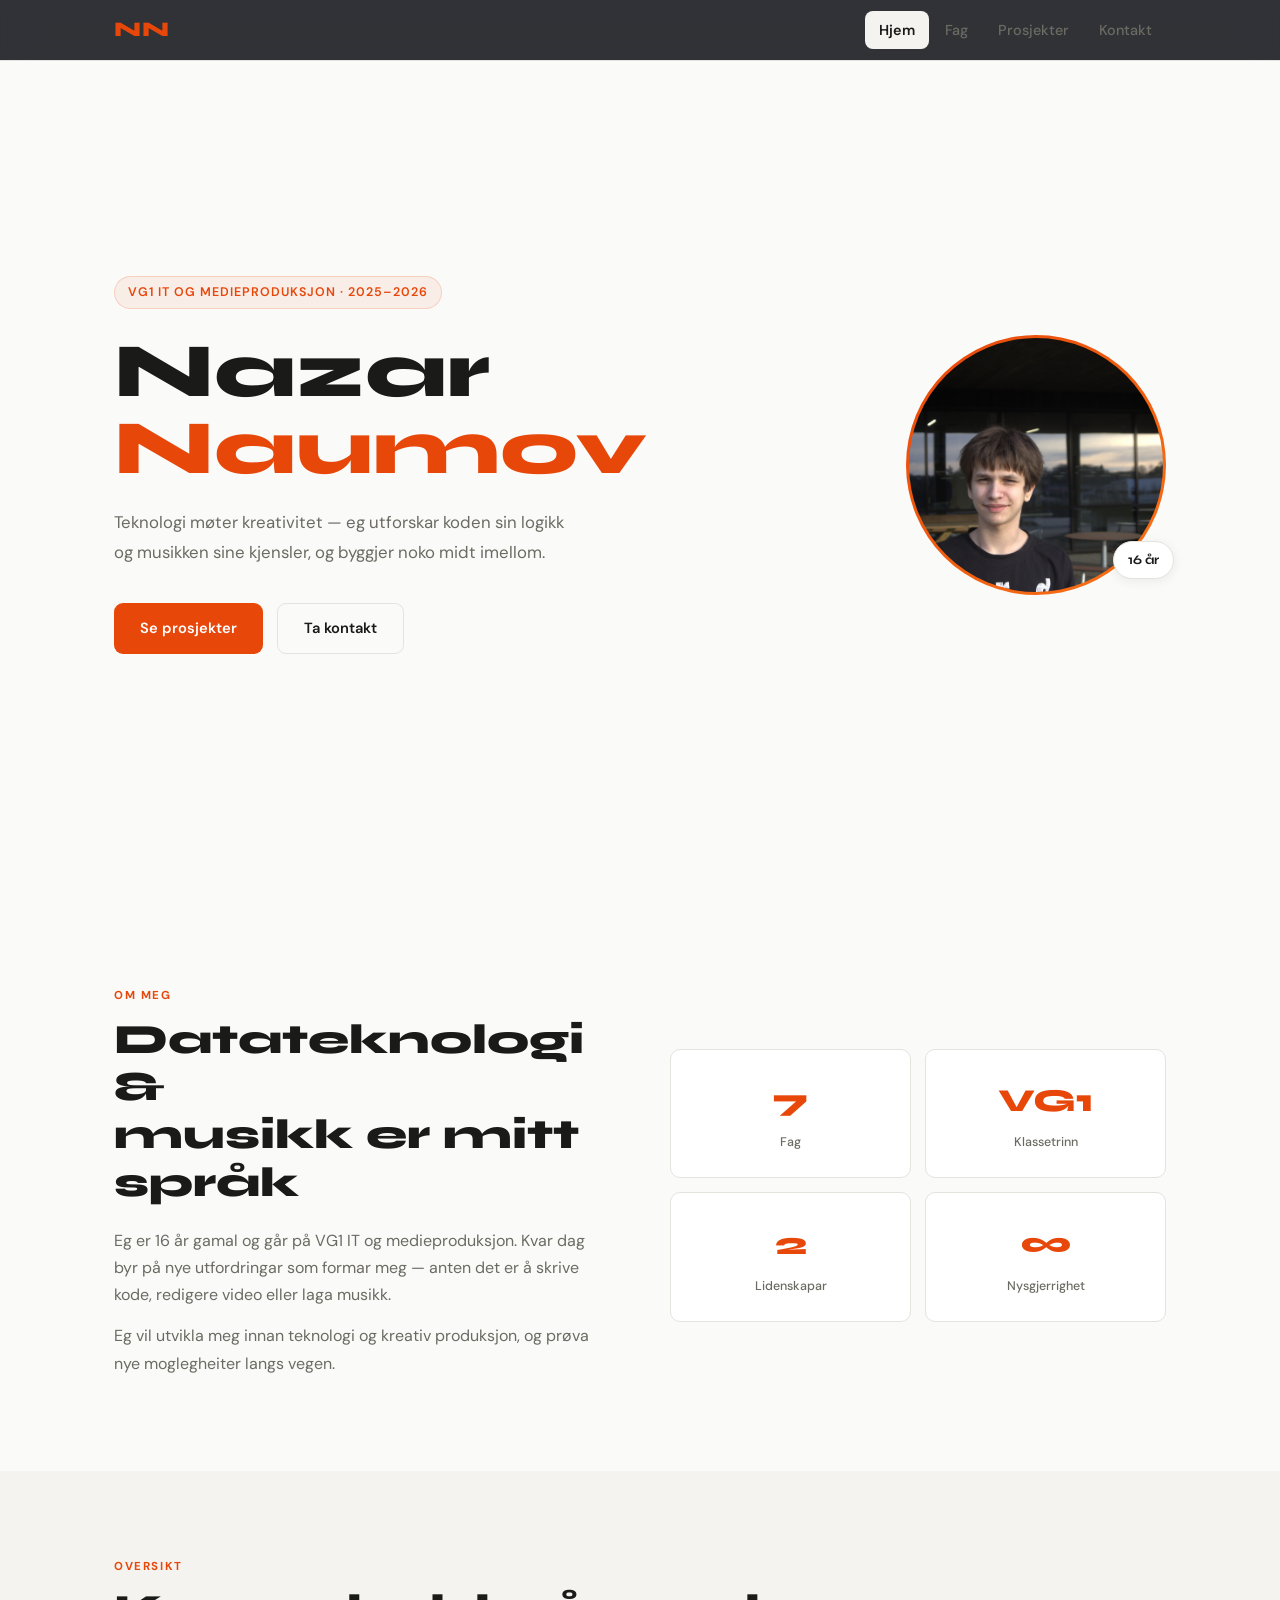
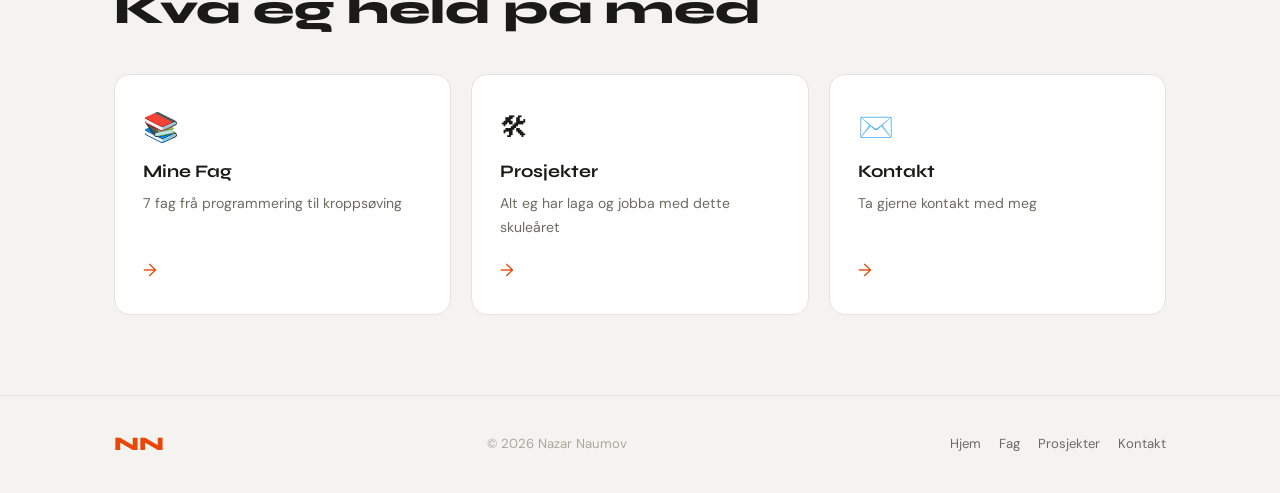
==== index.html @ c9faaaee "Initial commit" ====
<!DOCTYPE html>
<html lang="no">
<head>
    <meta charset="UTF-8">
    <meta name="viewport" content="width=device-width, initial-scale=1.0">
    <title>Nazar Naumov — Portefølje</title>
    <link rel="preconnect" href="https://fonts.googleapis.com">
    <link href="https://fonts.googleapis.com/css2?family=Syne:wght@400;600;700;800&family=DM+Sans:wght@300;400;500&display=swap" rel="stylesheet">
    <link rel="stylesheet" href="style.css">
</head>
<body>

    <nav class="navbar">
        <div class="nav-container">
            <a href="index.html" class="logo">NN</a>
            <div class="nav-menu">
                <a href="index.html" class="nav-link active">Hjem</a>
                <a href="fag.html" class="nav-link">Fag</a>
                <a href="prosjekter.html" class="nav-link">Prosjekter</a>
                <a href="kontakt.html" class="nav-link">Kontakt</a>
            </div>
            <button class="menu-btn" aria-label="Meny">
                <span></span><span></span><span></span>
            </button>
        </div>
    </nav>

    <section class="hero">
        <div class="hero-content">
            <div class="hero-tag reveal">VG1 IT og medieproduksjon · 2025–2026</div>
            <h1 class="hero-title reveal">
                <span class="line">Nazar</span>
                <span class="line accent">Naumov</span>
            </h1>
            <p class="hero-desc reveal">Teknologi møter kreativitet — eg utforskar koden sin logikk og musikken sine kjensler, og byggjer noko midt imellom.</p>
            <div class="hero-actions reveal">
                <a href="prosjekter.html" class="btn-primary">Se prosjekter</a>
                <a href="kontakt.html" class="btn-ghost">Ta kontakt</a>
            </div>
        </div>
        <div class="hero-avatar reveal">
            <div class="avatar-ring">
                <div class="avatar-img">
                    <img src="для портфолио.jpg" alt="Nazar Naumov" onerror="this.parentElement.innerHTML='<span class=\'avatar-initials\'>NN</span>'">
                </div>
            </div>
            <div class="avatar-badge">16 år</div>
        </div>
    </section>

    <section class="about section">
        <div class="container">
            <div class="about-grid">
                <div class="about-text reveal">
                    <div class="section-label">Om meg</div>
                    <h2 class="section-title">Datateknologi &amp;<br>musikk er mitt språk</h2>
                    <p>Eg er 16 år gamal og går på VG1 IT og medieproduksjon. Kvar dag byr på nye utfordringar som formar meg — anten det er å skrive kode, redigere video eller laga musikk.</p>
                    <p>Eg vil utvikla meg innan teknologi og kreativ produksjon, og prøva nye moglegheiter langs vegen.</p>
                </div>
                <div class="about-stats reveal">
                    <div class="stat-card">
                        <span class="stat-num">7</span>
                        <span class="stat-label">Fag</span>
                    </div>
                    <div class="stat-card">
                        <span class="stat-num">VG1</span>
                        <span class="stat-label">Klassetrinn</span>
                    </div>
                    <div class="stat-card">
                        <span class="stat-num">2</span>
                        <span class="stat-label">Lidenskapar</span>
                    </div>
                    <div class="stat-card">
                        <span class="stat-num">∞</span>
                        <span class="stat-label">Nysgjerrighet</span>
                    </div>
                </div>
            </div>
        </div>
    </section>

    <section class="highlights section bg-dark">
        <div class="container">
            <div class="section-label reveal">Oversikt</div>
            <h2 class="section-title reveal">Kva eg held på med</h2>
            <div class="highlights-grid">
                <a href="fag.html" class="highlight-card reveal">
                    <div class="card-icon">📚</div>
                    <h3>Mine Fag</h3>
                    <p>7 fag frå programmering til kroppsøving</p>
                    <span class="card-arrow">→</span>
                </a>
                <a href="prosjekter.html" class="highlight-card reveal">
                    <div class="card-icon">🛠</div>
                    <h3>Prosjekter</h3>
                    <p>Alt eg har laga og jobba med dette skuleåret</p>
                    <span class="card-arrow">→</span>
                </a>
                <a href="kontakt.html" class="highlight-card reveal">
                    <div class="card-icon">✉️</div>
                    <h3>Kontakt</h3>
                    <p>Ta gjerne kontakt med meg</p>
                    <span class="card-arrow">→</span>
                </a>
            </div>
        </div>
    </section>

    <footer class="footer">
        <div class="container">
            <div class="footer-inner">
                <span class="footer-logo">NN</span>
                <span class="footer-copy">© <span class="year"></span> Nazar Naumov</span>
                <div class="footer-links">
                    <a href="index.html">Hjem</a>
                    <a href="fag.html">Fag</a>
                    <a href="prosjekter.html">Prosjekter</a>
                    <a href="kontakt.html">Kontakt</a>
                </div>
            </div>
        </div>
    </footer>

    <script src="script.js"></script>
</body>
</html>
---- style.css ----
/* ============================
   RESET & BASE
   ============================ */
*, *::before, *::after { margin: 0; padding: 0; box-sizing: border-box; }

:root {
    --bg: #fafaf9;
    --bg2: #f4f3f0;
    --surface: #ffffff;
    --border: #e5e3de;
    --accent: #e8470a;
    --accent2: #f97316;
    --text: #1a1a18;
    --text-muted: #6b6b63;
    --text-dim: #a8a89e;
    --white: #ffffff;
    --radius: 10px;
    --radius-lg: 16px;
    --shadow: 0 2px 12px rgba(0,0,0,0.07);
    --shadow-lg: 0 4px 24px rgba(0,0,0,0.1);
    --transition: 0.25s ease;
}

html { scroll-behavior: smooth; }

body {
    font-family: 'DM Sans', sans-serif;
    background: var(--bg);
    color: var(--text);
    line-height: 1.7;
    overflow-x: hidden;
}

h1, h2, h3, h4 { font-family: 'Syne', sans-serif; line-height: 1.15; }
a { text-decoration: none; color: inherit; }
img { max-width: 100%; }

.container { max-width: 1100px; margin: 0 auto; padding: 0 24px; }
.section { padding: 80px 0; }
.bg-dark { background: var(--bg2); }


/* ============================
   NAVBAR
   ============================ */
.navbar {
    position: fixed;
    top: 0; left: 0; right: 0;
    z-index: 1000;
    background: rgba(250, 250, 249, 0.92);
    backdrop-filter: blur(16px);
    -webkit-backdrop-filter: blur(16px);
    border-bottom: 1px solid var(--border);
}

.nav-container {
    max-width: 1100px;
    margin: 0 auto;
    padding: 0 24px;
    height: 60px;
    display: flex;
    align-items: center;
    justify-content: space-between;
}

.logo {
    font-family: 'Syne', sans-serif;
    font-weight: 800;
    font-size: 1.3rem;
    letter-spacing: 0.04em;
    color: var(--accent);
}

.nav-menu { display: flex; gap: 2px; align-items: center; }

.nav-link {
    font-size: 0.9rem;
    font-weight: 500;
    color: var(--text-muted);
    padding: 7px 14px;
    border-radius: 8px;
    transition: var(--transition);
}

.nav-link:hover { color: var(--text); background: var(--bg2); }
.nav-link.active { color: var(--text); background: var(--bg2); font-weight: 600; }

.menu-btn {
    display: none;
    flex-direction: column;
    gap: 5px;
    background: none;
    border: none;
    cursor: pointer;
    padding: 8px;
}

.menu-btn span {
    display: block;
    width: 22px;
    height: 2px;
    background: var(--text);
    border-radius: 2px;
    transition: var(--transition);
}


/* ============================
   HERO
   ============================ */
.hero {
    min-height: 100vh;
    display: flex;
    align-items: center;
    justify-content: space-between;
    padding: 110px 24px 80px;
    max-width: 1100px;
    margin: 0 auto;
    gap: 60px;
}

.hero-bg { display: none; }

.hero-content { flex: 1; max-width: 580px; }

.hero-tag {
    display: inline-block;
    font-size: 0.78rem;
    font-weight: 600;
    letter-spacing: 0.08em;
    text-transform: uppercase;
    color: var(--accent);
    background: rgba(232, 71, 10, 0.07);
    border: 1px solid rgba(232, 71, 10, 0.18);
    padding: 5px 13px;
    border-radius: 40px;
    margin-bottom: 24px;
}

.hero-title {
    font-size: clamp(2.8rem, 6vw, 5rem);
    font-weight: 800;
    line-height: 1;
    margin-bottom: 20px;
    color: var(--text);
}

.hero-title .line { display: block; }
.hero-title .accent { color: var(--accent); }

.hero-desc {
    font-size: 1.05rem;
    color: var(--text-muted);
    max-width: 460px;
    margin-bottom: 36px;
    line-height: 1.8;
}

.hero-actions { display: flex; gap: 14px; flex-wrap: wrap; }

.hero-avatar {
    position: relative;
    flex-shrink: 0;
}

.avatar-ring {
    width: 260px; height: 260px;
    border-radius: 50%;
    padding: 3px;
    background: linear-gradient(135deg, var(--accent), var(--accent2));
}

.avatar-img {
    width: 100%; height: 100%;
    border-radius: 50%;
    overflow: hidden;
    background: var(--bg2);
    display: flex;
    align-items: center;
    justify-content: center;
}

.avatar-img img { width: 100%; height: 100%; object-fit: cover; }

.avatar-initials {
    font-family: 'Syne', sans-serif;
    font-size: 3.5rem;
    font-weight: 800;
    color: var(--accent);
}

.avatar-badge {
    position: absolute;
    bottom: 16px; right: -8px;
    background: var(--white);
    border: 1px solid var(--border);
    color: var(--text);
    font-family: 'Syne', sans-serif;
    font-weight: 700;
    font-size: 0.82rem;
    padding: 7px 14px;
    border-radius: 40px;
    box-shadow: var(--shadow);
}


/* ============================
   BUTTONS
   ============================ */
.btn-primary {
    display: inline-flex;
    align-items: center;
    background: var(--accent);
    color: white;
    font-family: 'DM Sans', sans-serif;
    font-weight: 600;
    font-size: 0.92rem;
    padding: 12px 26px;
    border-radius: 9px;
    border: none;
    cursor: pointer;
    transition: var(--transition);
}

.btn-primary:hover { background: #cf3d07; color: white; }
.btn-primary.full-width { width: 100%; justify-content: center; }

.btn-ghost {
    display: inline-flex;
    align-items: center;
    font-family: 'DM Sans', sans-serif;
    font-weight: 600;
    font-size: 0.92rem;
    padding: 12px 26px;
    border-radius: 9px;
    border: 1px solid var(--border);
    color: var(--text);
    background: transparent;
    cursor: pointer;
    transition: var(--transition);
}

.btn-ghost:hover { background: var(--bg2); border-color: var(--text-muted); }


/* ============================
   SECTION LABELS & TITLES
   ============================ */
.section-label {
    display: inline-block;
    font-size: 0.72rem;
    font-weight: 700;
    letter-spacing: 0.14em;
    text-transform: uppercase;
    color: var(--accent);
    margin-bottom: 10px;
}

.section-label.light { color: var(--accent); }

.section-title {
    font-family: 'Syne', sans-serif;
    font-size: clamp(1.8rem, 3.5vw, 2.6rem);
    font-weight: 800;
    color: var(--text);
    margin-bottom: 40px;
    line-height: 1.15;
}

.section-title.light { color: var(--text); }


/* ============================
   ABOUT
   ============================ */
.about-grid {
    display: grid;
    grid-template-columns: 1fr 1fr;
    gap: 60px;
    align-items: center;
}

.about-text p { color: var(--text-muted); margin-bottom: 14px; }
.about-text .section-title { margin-bottom: 20px; }

.about-stats {
    display: grid;
    grid-template-columns: 1fr 1fr;
    gap: 14px;
}

.stat-card {
    background: var(--surface);
    border: 1px solid var(--border);
    border-radius: var(--radius);
    padding: 24px 20px;
    text-align: center;
    transition: var(--transition);
}

.stat-card:hover { border-color: var(--accent); }

.stat-num {
    display: block;
    font-family: 'Syne', sans-serif;
    font-size: 2rem;
    font-weight: 800;
    color: var(--accent);
}

.stat-label {
    display: block;
    font-size: 0.78rem;
    color: var(--text-muted);
    margin-top: 4px;
    font-weight: 500;
}


/* ============================
   HIGHLIGHTS
   ============================ */
.highlights-grid {
    display: grid;
    grid-template-columns: repeat(3, 1fr);
    gap: 20px;
    margin-top: 40px;
}

.highlight-card {
    background: var(--surface);
    border: 1px solid var(--border);
    border-radius: var(--radius-lg);
    padding: 28px;
    transition: var(--transition);
    display: flex;
    flex-direction: column;
    gap: 10px;
    cursor: pointer;
}

.highlight-card:hover { border-color: var(--accent); box-shadow: var(--shadow); }

.card-icon { font-size: 1.8rem; }

.highlight-card h3 {
    font-family: 'Syne', sans-serif;
    font-size: 1.1rem;
    font-weight: 700;
    color: var(--text);
}

.highlight-card p { color: var(--text-muted); font-size: 0.88rem; flex: 1; }

.card-arrow {
    font-size: 1.1rem;
    color: var(--accent);
    margin-top: 6px;
    transition: var(--transition);
}

.highlight-card:hover .card-arrow { transform: translateX(4px); }


/* ============================
   PAGE HERO (inner pages)
   ============================ */
.page-hero {
    padding: 100px 0 48px;
    border-bottom: 1px solid var(--border);
}

.page-title {
    font-family: 'Syne', sans-serif;
    font-size: clamp(2.2rem, 5vw, 3.5rem);
    font-weight: 800;
    color: var(--text);
    margin-bottom: 10px;
}

.page-subtitle {
    color: var(--text-muted);
    font-size: 1.05rem;
    max-width: 500px;
}


/* ============================
   FAG GRID
   ============================ */
.fag-grid {
    display: grid;
    grid-template-columns: repeat(auto-fill, minmax(300px, 1fr));
    gap: 20px;
}

.fag-card {
    background: var(--surface);
    border: 1px solid var(--border);
    border-radius: var(--radius-lg);
    padding: 26px;
    display: flex;
    flex-direction: column;
    gap: 0;
    transition: var(--transition);
}

.fag-card:hover { border-color: var(--accent); box-shadow: var(--shadow); }

.fag-num {
    font-family: 'Syne', sans-serif;
    font-size: 0.68rem;
    font-weight: 700;
    letter-spacing: 0.1em;
    color: var(--text-dim);
    margin-bottom: 14px;
}

.fag-body { flex: 1; }
.fag-icon { font-size: 1.8rem; margin-bottom: 10px; }

.fag-body h3 {
    font-family: 'Syne', sans-serif;
    font-size: 1rem;
    font-weight: 700;
    color: var(--text);
    margin-bottom: 8px;
}

.fag-body p { color: var(--text-muted); font-size: 0.87rem; margin-bottom: 14px; line-height: 1.7; }

.fag-tags { display: flex; flex-wrap: wrap; gap: 5px; margin-bottom: 18px; }

.fag-tags span {
    font-size: 0.7rem;
    font-weight: 600;
    color: var(--accent);
    background: rgba(232, 71, 10, 0.07);
    border: 1px solid rgba(232, 71, 10, 0.16);
    padding: 3px 9px;
    border-radius: 20px;
}

.fag-link {
    font-size: 0.82rem;
    font-weight: 600;
    color: var(--text-muted);
    transition: var(--transition);
    margin-top: auto;
}

.fag-card:hover .fag-link { color: var(--accent); }


/* ============================
   PROJECTS
   ============================ */
.filter-bar {
    padding: 16px 0;
    background: var(--bg2);
    border-bottom: 1px solid var(--border);
    overflow-x: auto;
}

.filter-btns {
    display: flex;
    gap: 6px;
    flex-wrap: nowrap;
    min-width: max-content;
}

.filter-btn {
    font-family: 'DM Sans', sans-serif;
    font-size: 0.82rem;
    font-weight: 500;
    color: var(--text-muted);
    background: var(--surface);
    border: 1px solid var(--border);
    padding: 6px 14px;
    border-radius: 7px;
    cursor: pointer;
    transition: var(--transition);
    white-space: nowrap;
}

.filter-btn:hover { color: var(--text); border-color: var(--text-muted); }
.filter-btn.active { color: white; background: var(--accent); border-color: var(--accent); }

.proj-category { margin-bottom: 64px; }

.category-header {
    display: flex;
    align-items: center;
    gap: 12px;
    margin-bottom: 28px;
    padding-bottom: 14px;
    border-bottom: 1px solid var(--border);
}

.cat-icon { font-size: 1.4rem; }

.category-header h2 {
    font-family: 'Syne', sans-serif;
    font-size: 1.4rem;
    font-weight: 700;
    color: var(--text);
}

.proj-grid {
    display: grid;
    grid-template-columns: repeat(auto-fill, minmax(270px, 1fr));
    gap: 18px;
}

.proj-card {
    background: var(--surface);
    border: 1px solid var(--border);
    border-radius: var(--radius);
    padding: 22px;
    transition: var(--transition);
    display: flex;
    flex-direction: column;
    gap: 10px;
}

.proj-card:hover { border-color: var(--accent); box-shadow: var(--shadow); }

.proj-card h4 {
    font-family: 'Syne', sans-serif;
    font-size: 0.98rem;
    font-weight: 700;
    color: var(--text);
}

.proj-card p { color: var(--text-muted); font-size: 0.86rem; flex: 1; line-height: 1.7; }

.proj-status {
    display: inline-block;
    font-size: 0.68rem;
    font-weight: 700;
    letter-spacing: 0.05em;
    text-transform: uppercase;
    padding: 3px 9px;
    border-radius: 20px;
    width: fit-content;
}

.status-done { background: rgba(34,197,94,0.1); color: #16a34a; border: 1px solid rgba(34,197,94,0.2); }
.status-progress { background: rgba(234,179,8,0.1); color: #b45309; border: 1px solid rgba(234,179,8,0.25); }
.status-idea { background: rgba(232,71,10,0.08); color: var(--accent); border: 1px solid rgba(232,71,10,0.2); }

.proj-tags { display: flex; flex-wrap: wrap; gap: 5px; }

.proj-tags span {
    font-size: 0.7rem;
    font-weight: 500;
    color: var(--text-muted);
    background: var(--bg2);
    padding: 2px 9px;
    border-radius: 5px;
}

.proj-footer {
    display: flex;
    justify-content: space-between;
    align-items: center;
    padding-top: 10px;
    border-top: 1px solid var(--border);
}

.proj-date { font-size: 0.76rem; color: var(--text-dim); }

.proj-add {
    border: 2px dashed var(--border);
    background: transparent;
    align-items: center;
    justify-content: center;
    min-height: 110px;
    cursor: pointer;
    color: var(--text-dim);
    font-size: 0.88rem;
    font-weight: 500;
    transition: var(--transition);
}

.proj-add:hover { border-color: var(--accent); color: var(--accent); }
.proj-card.hidden { display: none; }


/* ============================
   CONTACT
   ============================ */
.contact-grid {
    display: grid;
    grid-template-columns: 1fr 1fr;
    gap: 60px;
    align-items: start;
}

.contact-info h2 {
    font-family: 'Syne', sans-serif;
    font-size: 1.8rem;
    font-weight: 700;
    color: var(--text);
    margin-bottom: 14px;
}

.contact-info > p { color: var(--text-muted); margin-bottom: 32px; }

.contact-items { display: flex; flex-direction: column; gap: 14px; }

.contact-item {
    display: flex;
    align-items: flex-start;
    gap: 14px;
    background: var(--surface);
    border: 1px solid var(--border);
    border-radius: var(--radius);
    padding: 16px;
    transition: var(--transition);
}

.contact-item:hover { border-color: var(--accent); }
.contact-icon { font-size: 1.3rem; flex-shrink: 0; }
.contact-label { font-size: 0.72rem; font-weight: 700; letter-spacing: 0.08em; text-transform: uppercase; color: var(--text-dim); margin-bottom: 3px; }
.contact-val { color: var(--text); font-weight: 500; font-size: 0.93rem; }

.contact-form-wrap {
    background: var(--surface);
    border: 1px solid var(--border);
    border-radius: var(--radius-lg);
    padding: 32px;
}

.contact-form { display: flex; flex-direction: column; gap: 18px; }
.form-group { display: flex; flex-direction: column; gap: 6px; }

.form-group label {
    font-size: 0.8rem;
    font-weight: 600;
    color: var(--text-muted);
    letter-spacing: 0.02em;
}

.form-group input,
.form-group textarea {
    background: var(--bg);
    border: 1px solid var(--border);
    border-radius: 8px;
    padding: 11px 14px;
    color: var(--text);
    font-family: 'DM Sans', sans-serif;
    font-size: 0.93rem;
    outline: none;
    transition: var(--transition);
    resize: vertical;
}

.form-group input:focus,
.form-group textarea:focus { border-color: var(--accent); box-shadow: 0 0 0 3px rgba(232,71,10,0.08); }

.form-group input::placeholder,
.form-group textarea::placeholder { color: var(--text-dim); }

.form-success {
    display: none;
    color: #16a34a;
    font-weight: 500;
    font-size: 0.88rem;
    text-align: center;
    padding: 12px;
    background: rgba(34,197,94,0.08);
    border-radius: 8px;
}

.form-success.show { display: block; }


/* ============================
   FOOTER
   ============================ */
.footer {
    background: var(--bg2);
    border-top: 1px solid var(--border);
    padding: 32px 0;
}

.footer-inner {
    display: flex;
    align-items: center;
    justify-content: space-between;
    flex-wrap: wrap;
    gap: 16px;
}

.footer-logo {
    font-family: 'Syne', sans-serif;
    font-weight: 800;
    font-size: 1.2rem;
    color: var(--accent);
}

.footer-copy { font-size: 0.82rem; color: var(--text-dim); }
.footer-links { display: flex; gap: 18px; }
.footer-links a { font-size: 0.82rem; color: var(--text-muted); transition: var(--transition); }
.footer-links a:hover { color: var(--text); }


/* ============================
   REVEAL ANIMATION (subtle)
   ============================ */
.reveal {
    opacity: 0;
    transform: translateY(16px);
    transition: opacity 0.5s ease, transform 0.5s ease;
}

.reveal.visible { opacity: 1; transform: translateY(0); }


/* ============================
   RESPONSIVE
   ============================ */
@media (max-width: 900px) {
    .hero { flex-direction: column-reverse; text-align: center; padding-top: 90px; min-height: auto; }
    .hero-actions { justify-content: center; }
    .hero-desc { margin-left: auto; margin-right: auto; }
    .avatar-ring { width: 200px; height: 200px; }
    .about-grid { grid-template-columns: 1fr; }
    .highlights-grid { grid-template-columns: 1fr 1fr; }
    .contact-grid { grid-template-columns: 1fr; }
}

@media (max-width: 640px) {
    .nav-menu { display: none; }
    .menu-btn { display: flex; }

    .nav-menu.open {
        display: flex;
        flex-direction: column;
        position: absolute;
        top: 60px; left: 0; right: 0;
        background: rgba(250,250,249,0.98);
        backdrop-filter: blur(16px);
        padding: 12px 24px 20px;
        border-bottom: 1px solid var(--border);
        gap: 2px;
    }

    .highlights-grid { grid-template-columns: 1fr; }
    .about-stats { grid-template-columns: 1fr 1fr; }
    .fag-grid { grid-template-columns: 1fr; }
    .proj-grid { grid-template-columns: 1fr; }
    .footer-inner { flex-direction: column; align-items: flex-start; }
}
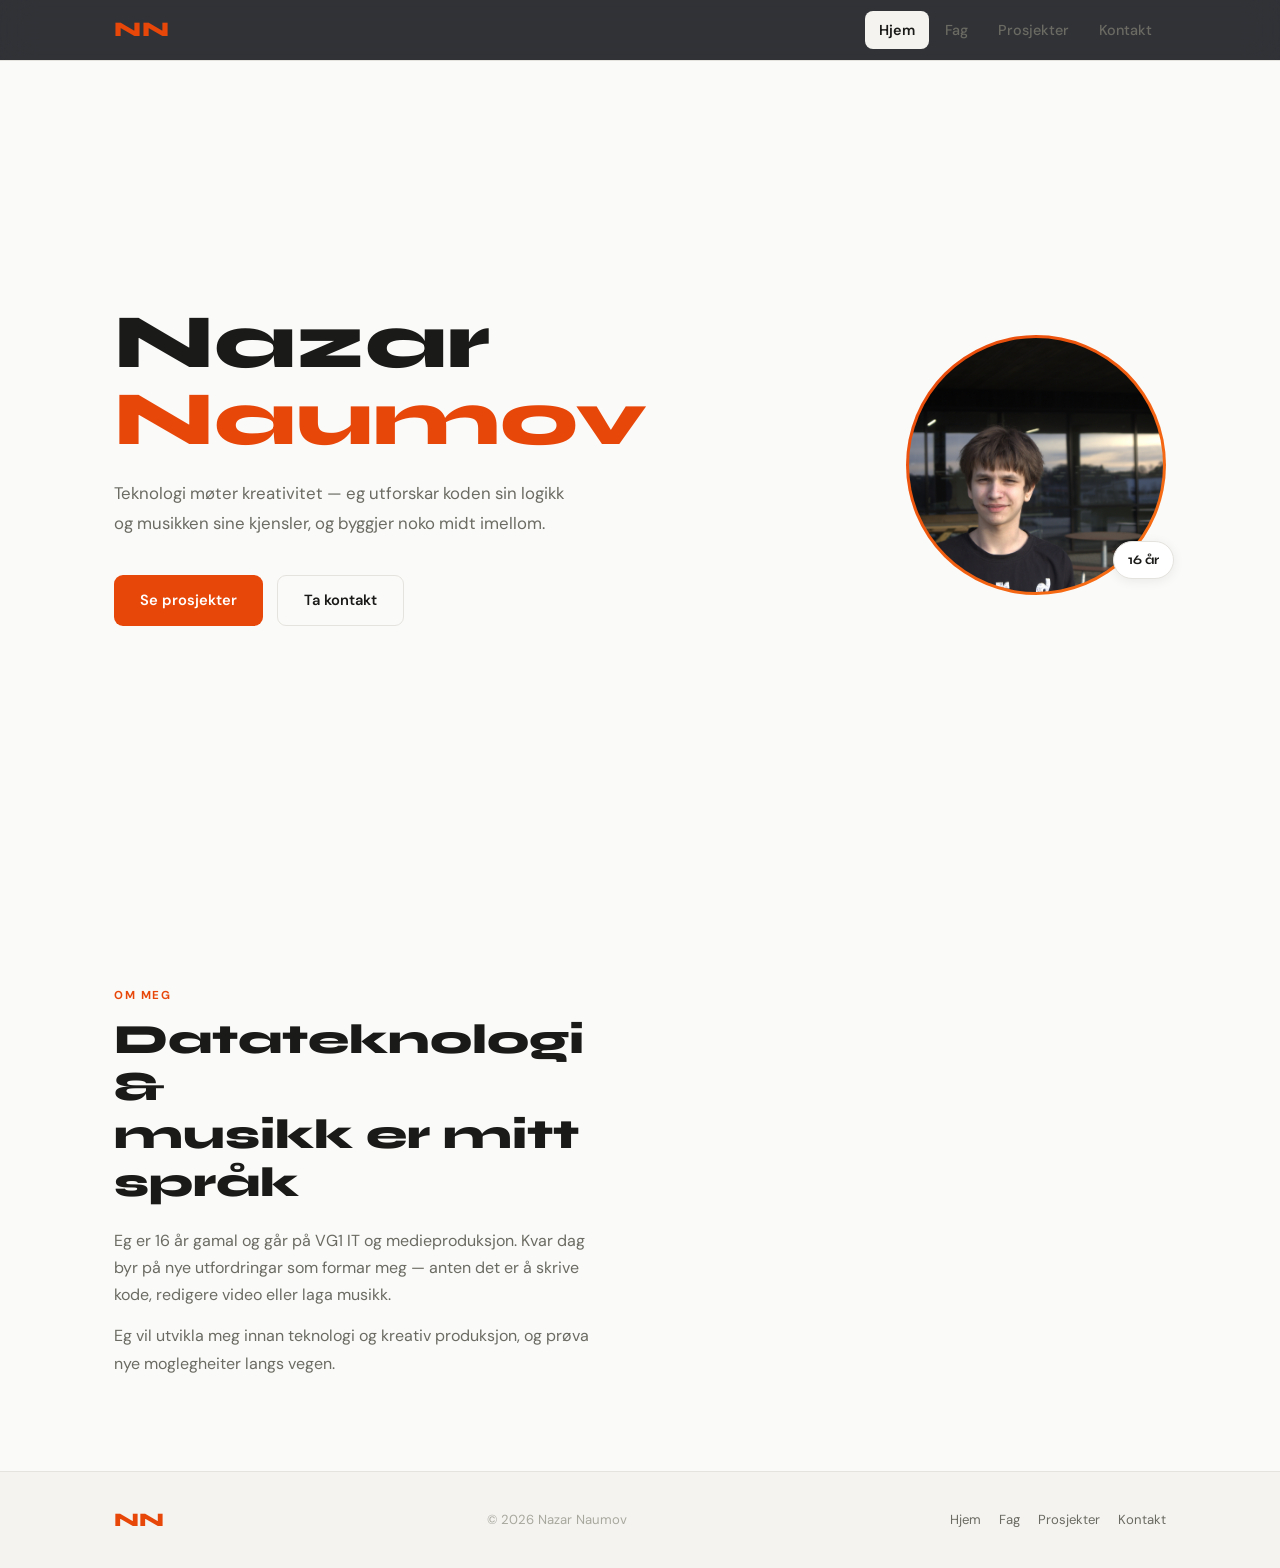
==== commit 9ab97628: "216" ====
--- a/index.html
+++ b/index.html
@@ -27,14 +27,13 @@
 
     <section class="hero">
         <div class="hero-content">
-            <div class="hero-tag reveal">VG1 IT og medieproduksjon · 2025–2026</div>
             <h1 class="hero-title reveal">
                 <span class="line">Nazar</span>
                 <span class="line accent">Naumov</span>
             </h1>
             <p class="hero-desc reveal">Teknologi møter kreativitet — eg utforskar koden sin logikk og musikken sine kjensler, og byggjer noko midt imellom.</p>
             <div class="hero-actions reveal">
-                <a href="prosjekter.html" class="btn-primary">Se prosjekter</a>
+                  <a href="prosjekter.html" class="btn-primary">Se prosjekter</a>
                 <a href="kontakt.html" class="btn-ghost">Ta kontakt</a>
             </div>
         </div>
@@ -57,55 +56,8 @@
                     <p>Eg er 16 år gamal og går på VG1 IT og medieproduksjon. Kvar dag byr på nye utfordringar som formar meg — anten det er å skrive kode, redigere video eller laga musikk.</p>
                     <p>Eg vil utvikla meg innan teknologi og kreativ produksjon, og prøva nye moglegheiter langs vegen.</p>
                 </div>
-                <div class="about-stats reveal">
-                    <div class="stat-card">
-                        <span class="stat-num">7</span>
-                        <span class="stat-label">Fag</span>
-                    </div>
-                    <div class="stat-card">
-                        <span class="stat-num">VG1</span>
-                        <span class="stat-label">Klassetrinn</span>
-                    </div>
-                    <div class="stat-card">
-                        <span class="stat-num">2</span>
-                        <span class="stat-label">Lidenskapar</span>
-                    </div>
-                    <div class="stat-card">
-                        <span class="stat-num">∞</span>
-                        <span class="stat-label">Nysgjerrighet</span>
-                    </div>
-                </div>
-            </div>
         </div>
     </section>
-
-    <section class="highlights section bg-dark">
-        <div class="container">
-            <div class="section-label reveal">Oversikt</div>
-            <h2 class="section-title reveal">Kva eg held på med</h2>
-            <div class="highlights-grid">
-                <a href="fag.html" class="highlight-card reveal">
-                    <div class="card-icon">📚</div>
-                    <h3>Mine Fag</h3>
-                    <p>7 fag frå programmering til kroppsøving</p>
-                    <span class="card-arrow">→</span>
-                </a>
-                <a href="prosjekter.html" class="highlight-card reveal">
-                    <div class="card-icon">🛠</div>
-                    <h3>Prosjekter</h3>
-                    <p>Alt eg har laga og jobba med dette skuleåret</p>
-                    <span class="card-arrow">→</span>
-                </a>
-                <a href="kontakt.html" class="highlight-card reveal">
-                    <div class="card-icon">✉️</div>
-                    <h3>Kontakt</h3>
-                    <p>Ta gjerne kontakt med meg</p>
-                    <span class="card-arrow">→</span>
-                </a>
-            </div>
-        </div>
-    </section>
-
     <footer class="footer">
         <div class="container">
             <div class="footer-inner">
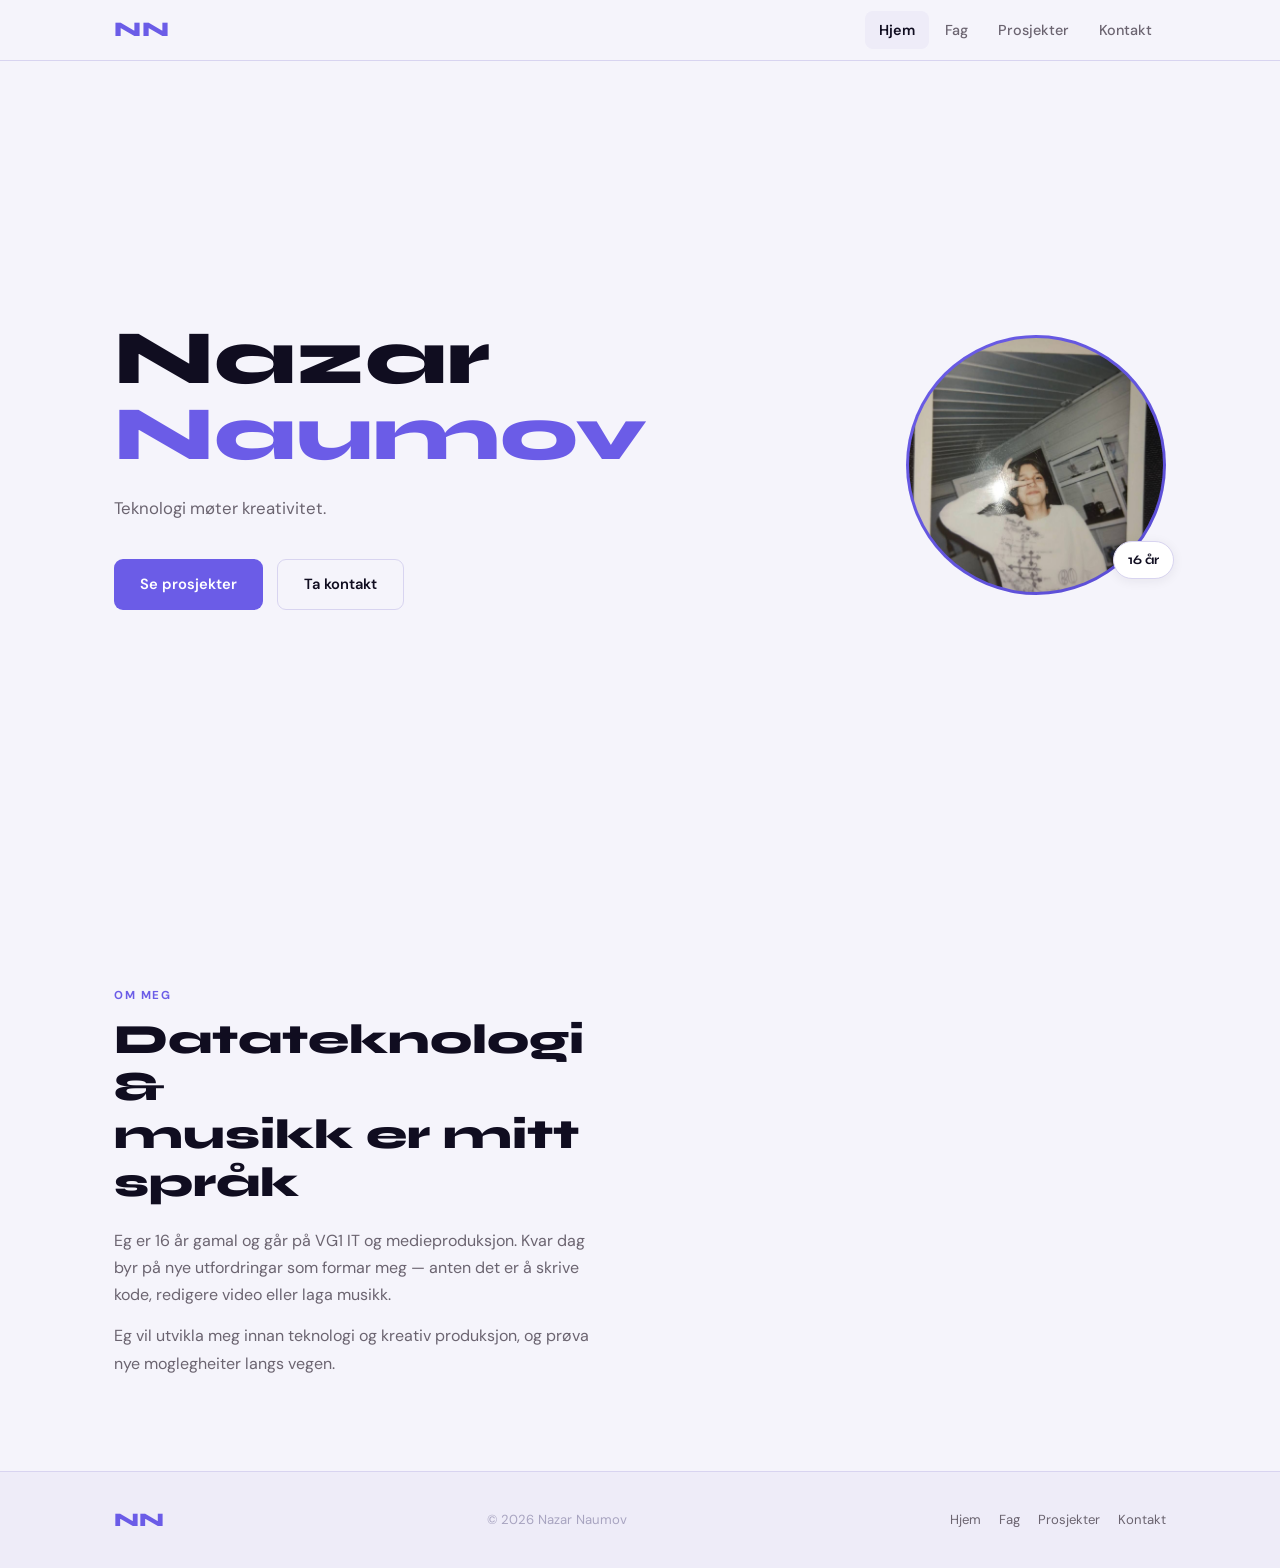
==== commit 3cbf1ac1: "й1" ====
--- a/index.html
+++ b/index.html
@@ -31,7 +31,7 @@
                 <span class="line">Nazar</span>
                 <span class="line accent">Naumov</span>
             </h1>
-            <p class="hero-desc reveal">Teknologi møter kreativitet — eg utforskar koden sin logikk og musikken sine kjensler, og byggjer noko midt imellom.</p>
+            <p class="hero-desc reveal">Teknologi møter kreativitet.</p>
             <div class="hero-actions reveal">
                   <a href="prosjekter.html" class="btn-primary">Se prosjekter</a>
                 <a href="kontakt.html" class="btn-ghost">Ta kontakt</a>
@@ -40,7 +40,7 @@
         <div class="hero-avatar reveal">
             <div class="avatar-ring">
                 <div class="avatar-img">
-                    <img src="для портфолио.jpg" alt="Nazar Naumov" onerror="this.parentElement.innerHTML='<span class=\'avatar-initials\'>NN</span>'">
+                    <img src="мое фото.jpg" alt="Nazar Naumov" onerror="this.parentElement.innerHTML='<span class=\'avatar-initials\'>NN</span>'">
                 </div>
             </div>
             <div class="avatar-badge">16 år</div>
--- a/style.css
+++ b/style.css
@@ -1,755 +1,165 @@
-/* ============================
-   RESET & BASE
-   ============================ */
 *, *::before, *::after { margin: 0; padding: 0; box-sizing: border-box; }
 
 :root {
-    --bg: #fafaf9;
-    --bg2: #f4f3f0;
-    --surface: #ffffff;
-    --border: #e5e3de;
-    --accent: #e8470a;
-    --accent2: #f97316;
-    --text: #1a1a18;
-    --text-muted: #6b6b63;
-    --text-dim: #a8a89e;
-    --white: #ffffff;
-    --radius: 10px;
-    --radius-lg: 16px;
-    --shadow: 0 2px 12px rgba(0,0,0,0.07);
-    --shadow-lg: 0 4px 24px rgba(0,0,0,0.1);
-    --transition: 0.25s ease;
+  --bg: #f5f4fb; --bg2: #eeecf8; --surface: #fff;
+  --border: #d8d4f0; --accent: #6B5CE7; --accent2: #5a4dd4;
+  --text: #100D20; --text-muted: #6b6470; --text-dim: #a8a4c0;
+  --radius: 10px; --radius-lg: 16px;
+  --shadow: 0 2px 12px rgba(28,23,48,.07);
+  --shadow-lg: 0 4px 24px rgba(28,23,48,.12);
+  --t: .25s ease;
 }
 
 html { scroll-behavior: smooth; }
-
-body {
-    font-family: 'DM Sans', sans-serif;
-    background: var(--bg);
-    color: var(--text);
-    line-height: 1.7;
-    overflow-x: hidden;
-}
-
-h1, h2, h3, h4 { font-family: 'Syne', sans-serif; line-height: 1.15; }
+body { font-family: 'DM Sans', sans-serif; background: var(--bg); color: var(--text); line-height: 1.7; overflow-x: hidden; }
+h1,h2,h3,h4 { font-family: 'Syne', sans-serif; line-height: 1.15; }
 a { text-decoration: none; color: inherit; }
 img { max-width: 100%; }
-
 .container { max-width: 1100px; margin: 0 auto; padding: 0 24px; }
 .section { padding: 80px 0; }
 .bg-dark { background: var(--bg2); }
 
+.navbar { position: fixed; inset: 0 0 auto; z-index: 1000; background: rgba(245,244,251,.95); backdrop-filter: blur(16px); border-bottom: 1px solid var(--border); }
+.nav-container { max-width: 1100px; margin: 0 auto; padding: 0 24px; height: 60px; display: flex; align-items: center; justify-content: space-between; }
+.logo { font-family: 'Syne', sans-serif; font-weight: 800; font-size: 1.3rem; color: var(--accent); letter-spacing: .04em; }
+.nav-menu { display: flex; gap: 2px; align-items: center; }
+.nav-link { font-size: .9rem; font-weight: 500; color: var(--text-muted); padding: 7px 14px; border-radius: 8px; transition: var(--t); }
+.nav-link:hover, .nav-link.active { color: var(--text); background: var(--bg2); }
+.nav-link.active { font-weight: 600; }
+.menu-btn { display: none; flex-direction: column; gap: 5px; background: none; border: none; cursor: pointer; padding: 8px; }
+.menu-btn span { display: block; width: 22px; height: 2px; background: var(--text); border-radius: 2px; transition: var(--t); }
 
-/* ============================
-   NAVBAR
-   ============================ */
-.navbar {
-    position: fixed;
-    top: 0; left: 0; right: 0;
-    z-index: 1000;
-    background: rgba(250, 250, 249, 0.92);
-    backdrop-filter: blur(16px);
-    -webkit-backdrop-filter: blur(16px);
-    border-bottom: 1px solid var(--border);
-}
-
-.nav-container {
-    max-width: 1100px;
-    margin: 0 auto;
-    padding: 0 24px;
-    height: 60px;
-    display: flex;
-    align-items: center;
-    justify-content: space-between;
-}
-
-.logo {
-    font-family: 'Syne', sans-serif;
-    font-weight: 800;
-    font-size: 1.3rem;
-    letter-spacing: 0.04em;
-    color: var(--accent);
-}
-
-.nav-menu { display: flex; gap: 2px; align-items: center; }
-
-.nav-link {
-    font-size: 0.9rem;
-    font-weight: 500;
-    color: var(--text-muted);
-    padding: 7px 14px;
-    border-radius: 8px;
-    transition: var(--transition);
-}
-
-.nav-link:hover { color: var(--text); background: var(--bg2); }
-.nav-link.active { color: var(--text); background: var(--bg2); font-weight: 600; }
-
-.menu-btn {
-    display: none;
-    flex-direction: column;
-    gap: 5px;
-    background: none;
-    border: none;
-    cursor: pointer;
-    padding: 8px;
-}
-
-.menu-btn span {
-    display: block;
-    width: 22px;
-    height: 2px;
-    background: var(--text);
-    border-radius: 2px;
-    transition: var(--transition);
-}
-
-
-/* ============================
-   HERO
-   ============================ */
-.hero {
-    min-height: 100vh;
-    display: flex;
-    align-items: center;
-    justify-content: space-between;
-    padding: 110px 24px 80px;
-    max-width: 1100px;
-    margin: 0 auto;
-    gap: 60px;
-}
-
-.hero-bg { display: none; }
-
+.hero { min-height: 100vh; display: flex; align-items: center; justify-content: space-between; padding: 110px 24px 80px; max-width: 1100px; margin: 0 auto; gap: 60px; }
 .hero-content { flex: 1; max-width: 580px; }
-
-.hero-tag {
-    display: inline-block;
-    font-size: 0.78rem;
-    font-weight: 600;
-    letter-spacing: 0.08em;
-    text-transform: uppercase;
-    color: var(--accent);
-    background: rgba(232, 71, 10, 0.07);
-    border: 1px solid rgba(232, 71, 10, 0.18);
-    padding: 5px 13px;
-    border-radius: 40px;
-    margin-bottom: 24px;
-}
-
-.hero-title {
-    font-size: clamp(2.8rem, 6vw, 5rem);
-    font-weight: 800;
-    line-height: 1;
-    margin-bottom: 20px;
-    color: var(--text);
-}
-
+.hero-tag { display: inline-block; font-size: .78rem; font-weight: 600; letter-spacing: .08em; text-transform: uppercase; color: var(--accent); background: rgba(107,92,231,.07); border: 1px solid rgba(107,92,231,.18); padding: 5px 13px; border-radius: 40px; margin-bottom: 24px; }
+.hero-title { font-size: clamp(2.8rem,6vw,5rem); font-weight: 800; line-height: 1; margin-bottom: 20px; }
 .hero-title .line { display: block; }
 .hero-title .accent { color: var(--accent); }
+.hero-desc { font-size: 1.05rem; color: var(--text-muted); max-width: 460px; margin-bottom: 36px; line-height: 1.8; }
+.hero-actions { display: flex; gap: 14px; flex-wrap: wrap; }
+.hero-avatar { position: relative; flex-shrink: 0; }
+.avatar-ring { width: 260px; height: 260px; border-radius: 50%; padding: 3px; background: linear-gradient(135deg, var(--accent), var(--accent2)); }
+.avatar-img { width: 100%; height: 100%; border-radius: 50%; overflow: hidden; background: var(--bg2); display: flex; align-items: center; justify-content: center; }
+.avatar-img img { width: 100%; height: 100%; object-fit: cover; }
+.avatar-initials { font-family: 'Syne', sans-serif; font-size: 3.5rem; font-weight: 800; color: var(--accent); }
+.avatar-badge { position: absolute; bottom: 16px; right: -8px; background: #fff; border: 1px solid var(--border); font-family: 'Syne', sans-serif; font-weight: 700; font-size: .82rem; padding: 7px 14px; border-radius: 40px; box-shadow: var(--shadow); }
 
-.hero-desc {
-    font-size: 1.05rem;
-    color: var(--text-muted);
-    max-width: 460px;
-    margin-bottom: 36px;
-    line-height: 1.8;
-}
-
-.hero-actions { display: flex; gap: 14px; flex-wrap: wrap; }
-
-.hero-avatar {
-    position: relative;
-    flex-shrink: 0;
-}
-
-.avatar-ring {
-    width: 260px; height: 260px;
-    border-radius: 50%;
-    padding: 3px;
-    background: linear-gradient(135deg, var(--accent), var(--accent2));
-}
-
-.avatar-img {
-    width: 100%; height: 100%;
-    border-radius: 50%;
-    overflow: hidden;
-    background: var(--bg2);
-    display: flex;
-    align-items: center;
-    justify-content: center;
-}
-
-.avatar-img img { width: 100%; height: 100%; object-fit: cover; }
-
-.avatar-initials {
-    font-family: 'Syne', sans-serif;
-    font-size: 3.5rem;
-    font-weight: 800;
-    color: var(--accent);
-}
-
-.avatar-badge {
-    position: absolute;
-    bottom: 16px; right: -8px;
-    background: var(--white);
-    border: 1px solid var(--border);
-    color: var(--text);
-    font-family: 'Syne', sans-serif;
-    font-weight: 700;
-    font-size: 0.82rem;
-    padding: 7px 14px;
-    border-radius: 40px;
-    box-shadow: var(--shadow);
-}
-
-
-/* ============================
-   BUTTONS
-   ============================ */
-.btn-primary {
-    display: inline-flex;
-    align-items: center;
-    background: var(--accent);
-    color: white;
-    font-family: 'DM Sans', sans-serif;
-    font-weight: 600;
-    font-size: 0.92rem;
-    padding: 12px 26px;
-    border-radius: 9px;
-    border: none;
-    cursor: pointer;
-    transition: var(--transition);
-}
-
-.btn-primary:hover { background: #cf3d07; color: white; }
+.btn-primary { display: inline-flex; align-items: center; background: var(--accent); color: #fff; font-family: 'DM Sans', sans-serif; font-weight: 600; font-size: .92rem; padding: 12px 26px; border-radius: 9px; border: none; cursor: pointer; transition: var(--t); }
+.btn-primary:hover { background: var(--accent2); }
 .btn-primary.full-width { width: 100%; justify-content: center; }
-
-.btn-ghost {
-    display: inline-flex;
-    align-items: center;
-    font-family: 'DM Sans', sans-serif;
-    font-weight: 600;
-    font-size: 0.92rem;
-    padding: 12px 26px;
-    border-radius: 9px;
-    border: 1px solid var(--border);
-    color: var(--text);
-    background: transparent;
-    cursor: pointer;
-    transition: var(--transition);
-}
-
+.btn-ghost { display: inline-flex; align-items: center; font-family: 'DM Sans', sans-serif; font-weight: 600; font-size: .92rem; padding: 12px 26px; border-radius: 9px; border: 1px solid var(--border); color: var(--text); background: transparent; cursor: pointer; transition: var(--t); }
 .btn-ghost:hover { background: var(--bg2); border-color: var(--text-muted); }
 
+.section-label { display: inline-block; font-size: .72rem; font-weight: 700; letter-spacing: .14em; text-transform: uppercase; color: var(--accent); margin-bottom: 10px; }
+.section-title { font-family: 'Syne', sans-serif; font-size: clamp(1.8rem,3.5vw,2.6rem); font-weight: 800; color: var(--text); margin-bottom: 40px; line-height: 1.15; }
 
-/* ============================
-   SECTION LABELS & TITLES
-   ============================ */
-.section-label {
-    display: inline-block;
-    font-size: 0.72rem;
-    font-weight: 700;
-    letter-spacing: 0.14em;
-    text-transform: uppercase;
-    color: var(--accent);
-    margin-bottom: 10px;
-}
-
-.section-label.light { color: var(--accent); }
-
-.section-title {
-    font-family: 'Syne', sans-serif;
-    font-size: clamp(1.8rem, 3.5vw, 2.6rem);
-    font-weight: 800;
-    color: var(--text);
-    margin-bottom: 40px;
-    line-height: 1.15;
-}
-
-.section-title.light { color: var(--text); }
-
-
-/* ============================
-   ABOUT
-   ============================ */
-.about-grid {
-    display: grid;
-    grid-template-columns: 1fr 1fr;
-    gap: 60px;
-    align-items: center;
-}
-
+.about-grid { display: grid; grid-template-columns: 1fr 1fr; gap: 60px; align-items: center; }
 .about-text p { color: var(--text-muted); margin-bottom: 14px; }
 .about-text .section-title { margin-bottom: 20px; }
+.about-stats { display: grid; grid-template-columns: 1fr 1fr; gap: 14px; }
+.stat-card { background: var(--surface); border: 1px solid var(--border); border-radius: var(--radius); padding: 24px 20px; text-align: center; transition: var(--t); }
+.stat-card:hover { border-color: var(--accent); }
+.stat-num { display: block; font-family: 'Syne', sans-serif; font-size: 2rem; font-weight: 800; color: var(--accent); }
+.stat-label { display: block; font-size: .78rem; color: var(--text-muted); margin-top: 4px; font-weight: 500; }
 
-.about-stats {
-    display: grid;
-    grid-template-columns: 1fr 1fr;
-    gap: 14px;
-}
-
-.stat-card {
-    background: var(--surface);
-    border: 1px solid var(--border);
-    border-radius: var(--radius);
-    padding: 24px 20px;
-    text-align: center;
-    transition: var(--transition);
-}
-
-.stat-card:hover { border-color: var(--accent); }
-
-.stat-num {
-    display: block;
-    font-family: 'Syne', sans-serif;
-    font-size: 2rem;
-    font-weight: 800;
-    color: var(--accent);
-}
-
-.stat-label {
-    display: block;
-    font-size: 0.78rem;
-    color: var(--text-muted);
-    margin-top: 4px;
-    font-weight: 500;
-}
-
-
-/* ============================
-   HIGHLIGHTS
-   ============================ */
-.highlights-grid {
-    display: grid;
-    grid-template-columns: repeat(3, 1fr);
-    gap: 20px;
-    margin-top: 40px;
-}
-
-.highlight-card {
-    background: var(--surface);
-    border: 1px solid var(--border);
-    border-radius: var(--radius-lg);
-    padding: 28px;
-    transition: var(--transition);
-    display: flex;
-    flex-direction: column;
-    gap: 10px;
-    cursor: pointer;
-}
-
+.highlights-grid { display: grid; grid-template-columns: repeat(3,1fr); gap: 20px; margin-top: 40px; }
+.highlight-card { background: var(--surface); border: 1px solid var(--border); border-radius: var(--radius-lg); padding: 28px; transition: var(--t); display: flex; flex-direction: column; gap: 10px; cursor: pointer; }
 .highlight-card:hover { border-color: var(--accent); box-shadow: var(--shadow); }
-
 .card-icon { font-size: 1.8rem; }
-
-.highlight-card h3 {
-    font-family: 'Syne', sans-serif;
-    font-size: 1.1rem;
-    font-weight: 700;
-    color: var(--text);
-}
-
-.highlight-card p { color: var(--text-muted); font-size: 0.88rem; flex: 1; }
-
-.card-arrow {
-    font-size: 1.1rem;
-    color: var(--accent);
-    margin-top: 6px;
-    transition: var(--transition);
-}
-
+.highlight-card h3 { font-family: 'Syne', sans-serif; font-size: 1.1rem; font-weight: 700; }
+.highlight-card p { color: var(--text-muted); font-size: .88rem; flex: 1; }
+.card-arrow { font-size: 1.1rem; color: var(--accent); margin-top: 6px; transition: var(--t); }
 .highlight-card:hover .card-arrow { transform: translateX(4px); }
 
+.page-hero { padding: 100px 0 48px; border-bottom: 1px solid var(--border); }
+.page-title { font-family: 'Syne', sans-serif; font-size: clamp(2.2rem,5vw,3.5rem); font-weight: 800; margin-bottom: 10px; }
+.page-subtitle { color: var(--text-muted); font-size: 1.05rem; max-width: 500px; }
 
-/* ============================
-   PAGE HERO (inner pages)
-   ============================ */
-.page-hero {
-    padding: 100px 0 48px;
-    border-bottom: 1px solid var(--border);
-}
-
-.page-title {
-    font-family: 'Syne', sans-serif;
-    font-size: clamp(2.2rem, 5vw, 3.5rem);
-    font-weight: 800;
-    color: var(--text);
-    margin-bottom: 10px;
-}
-
-.page-subtitle {
-    color: var(--text-muted);
-    font-size: 1.05rem;
-    max-width: 500px;
-}
-
-
-/* ============================
-   FAG GRID
-   ============================ */
-.fag-grid {
-    display: grid;
-    grid-template-columns: repeat(auto-fill, minmax(300px, 1fr));
-    gap: 20px;
-}
-
-.fag-card {
-    background: var(--surface);
-    border: 1px solid var(--border);
-    border-radius: var(--radius-lg);
-    padding: 26px;
-    display: flex;
-    flex-direction: column;
-    gap: 0;
-    transition: var(--transition);
-}
-
+.fag-grid { display: grid; grid-template-columns: repeat(auto-fill,minmax(300px,1fr)); gap: 20px; }
+.fag-card { background: var(--surface); border: 1px solid var(--border); border-radius: var(--radius-lg); padding: 26px; display: flex; flex-direction: column; transition: var(--t); }
 .fag-card:hover { border-color: var(--accent); box-shadow: var(--shadow); }
-
-.fag-num {
-    font-family: 'Syne', sans-serif;
-    font-size: 0.68rem;
-    font-weight: 700;
-    letter-spacing: 0.1em;
-    color: var(--text-dim);
-    margin-bottom: 14px;
-}
-
+.fag-num { font-family: 'Syne', sans-serif; font-size: .68rem; font-weight: 700; letter-spacing: .1em; color: var(--text-dim); margin-bottom: 14px; }
 .fag-body { flex: 1; }
 .fag-icon { font-size: 1.8rem; margin-bottom: 10px; }
-
-.fag-body h3 {
-    font-family: 'Syne', sans-serif;
-    font-size: 1rem;
-    font-weight: 700;
-    color: var(--text);
-    margin-bottom: 8px;
-}
-
-.fag-body p { color: var(--text-muted); font-size: 0.87rem; margin-bottom: 14px; line-height: 1.7; }
-
+.fag-body h3 { font-family: 'Syne', sans-serif; font-size: 1rem; font-weight: 700; margin-bottom: 8px; }
+.fag-body p { color: var(--text-muted); font-size: .87rem; margin-bottom: 14px; line-height: 1.7; }
 .fag-tags { display: flex; flex-wrap: wrap; gap: 5px; margin-bottom: 18px; }
-
-.fag-tags span {
-    font-size: 0.7rem;
-    font-weight: 600;
-    color: var(--accent);
-    background: rgba(232, 71, 10, 0.07);
-    border: 1px solid rgba(232, 71, 10, 0.16);
-    padding: 3px 9px;
-    border-radius: 20px;
-}
-
-.fag-link {
-    font-size: 0.82rem;
-    font-weight: 600;
-    color: var(--text-muted);
-    transition: var(--transition);
-    margin-top: auto;
-}
-
+.fag-tags span { font-size: .7rem; font-weight: 600; color: var(--accent); background: rgba(107,92,231,.07); border: 1px solid rgba(107,92,231,.16); padding: 3px 9px; border-radius: 20px; }
+.fag-link { font-size: .82rem; font-weight: 600; color: var(--text-muted); transition: var(--t); margin-top: auto; }
 .fag-card:hover .fag-link { color: var(--accent); }
 
-
-/* ============================
-   PROJECTS
-   ============================ */
-.filter-bar {
-    padding: 16px 0;
-    background: var(--bg2);
-    border-bottom: 1px solid var(--border);
-    overflow-x: auto;
-}
-
-.filter-btns {
-    display: flex;
-    gap: 6px;
-    flex-wrap: nowrap;
-    min-width: max-content;
-}
-
-.filter-btn {
-    font-family: 'DM Sans', sans-serif;
-    font-size: 0.82rem;
-    font-weight: 500;
-    color: var(--text-muted);
-    background: var(--surface);
-    border: 1px solid var(--border);
-    padding: 6px 14px;
-    border-radius: 7px;
-    cursor: pointer;
-    transition: var(--transition);
-    white-space: nowrap;
-}
-
+.filter-bar { padding: 16px 0; background: var(--bg2); border-bottom: 1px solid var(--border); overflow-x: auto; }
+.filter-btns { display: flex; gap: 6px; min-width: max-content; }
+.filter-btn { font-family: 'DM Sans', sans-serif; font-size: .82rem; font-weight: 500; color: var(--text-muted); background: var(--surface); border: 1px solid var(--border); padding: 6px 14px; border-radius: 7px; cursor: pointer; transition: var(--t); white-space: nowrap; }
 .filter-btn:hover { color: var(--text); border-color: var(--text-muted); }
-.filter-btn.active { color: white; background: var(--accent); border-color: var(--accent); }
+.filter-btn.active { color: #fff; background: var(--accent); border-color: var(--accent); }
 
 .proj-category { margin-bottom: 64px; }
+.category-header { display: flex; align-items: center; gap: 12px; margin-bottom: 28px; padding-bottom: 14px; border-bottom: 1px solid var(--border); }
+.cat-icon { font-size: 1.4rem; }
+.category-header h2 { font-family: 'Syne', sans-serif; font-size: 1.4rem; font-weight: 700; }
+.proj-grid { display: grid; grid-template-columns: repeat(auto-fill,minmax(300px,1fr)); gap: 18px; }
+.proj-card { background: var(--surface); border: 1px solid var(--border); border-radius: var(--radius-lg); overflow: hidden; transition: var(--t); display: flex; flex-direction: column; }
+.proj-card:hover { border-color: var(--accent); box-shadow: var(--shadow-lg); transform: translateY(-3px); }
+.proj-thumb { width: 100%; aspect-ratio: 16/9; overflow: hidden; background: var(--bg2); }
+.proj-thumb img { width: 100%; height: 100%; object-fit: cover; display: block; transition: transform .4s ease; }
+.proj-card:hover .proj-thumb img { transform: scale(1.04); }
+.proj-body { padding: 18px 20px; flex: 1; display: flex; flex-direction: column; gap: 8px; }
+.proj-card h4 { font-family: 'Syne', sans-serif; font-size: .98rem; font-weight: 700; }
+.proj-card p { color: var(--text-muted); font-size: .86rem; flex: 1; line-height: 1.7; }
+.proj-status { display: inline-block; font-size: .68rem; font-weight: 700; letter-spacing: .05em; text-transform: uppercase; padding: 3px 9px; border-radius: 20px; width: fit-content; }
+.status-done { background: rgba(34,197,94,.1); color: #16a34a; border: 1px solid rgba(34,197,94,.2); }
+.status-progress { background: rgba(234,179,8,.1); color: #b45309; border: 1px solid rgba(234,179,8,.25); }
+.status-idea { background: rgba(107,92,231,.08); color: var(--accent); border: 1px solid rgba(107,92,231,.2); }
+.proj-tags { display: flex; flex-wrap: wrap; gap: 5px; }
+.proj-tags span { font-size: .7rem; font-weight: 500; color: var(--text-muted); background: var(--bg2); padding: 2px 9px; border-radius: 5px; }
+.proj-footer { display: flex; justify-content: space-between; align-items: center; padding-top: 10px; border-top: 1px solid var(--border); }
+.proj-date { font-size: .76rem; color: var(--text-dim); }
 
-.category-header {
-    display: flex;
-    align-items: center;
-    gap: 12px;
-    margin-bottom: 28px;
-    padding-bottom: 14px;
-    border-bottom: 1px solid var(--border);
-}
-
-.cat-icon { font-size: 1.4rem; }
-
-.category-header h2 {
-    font-family: 'Syne', sans-serif;
-    font-size: 1.4rem;
-    font-weight: 700;
-    color: var(--text);
-}
-
-.proj-grid {
-    display: grid;
-    grid-template-columns: repeat(auto-fill, minmax(270px, 1fr));
-    gap: 18px;
-}
-
-.proj-card {
-    background: var(--surface);
-    border: 1px solid var(--border);
-    border-radius: var(--radius);
-    padding: 22px;
-    transition: var(--transition);
-    display: flex;
-    flex-direction: column;
-    gap: 10px;
-}
-
-.proj-card:hover { border-color: var(--accent); box-shadow: var(--shadow); }
-
-.proj-card h4 {
-    font-family: 'Syne', sans-serif;
-    font-size: 0.98rem;
-    font-weight: 700;
-    color: var(--text);
-}
-
-.proj-card p { color: var(--text-muted); font-size: 0.86rem; flex: 1; line-height: 1.7; }
-
-.proj-status {
-    display: inline-block;
-    font-size: 0.68rem;
-    font-weight: 700;
-    letter-spacing: 0.05em;
-    text-transform: uppercase;
-    padding: 3px 9px;
-    border-radius: 20px;
-    width: fit-content;
-}
-
-.status-done { background: rgba(34,197,94,0.1); color: #16a34a; border: 1px solid rgba(34,197,94,0.2); }
-.status-progress { background: rgba(234,179,8,0.1); color: #b45309; border: 1px solid rgba(234,179,8,0.25); }
-.status-idea { background: rgba(232,71,10,0.08); color: var(--accent); border: 1px solid rgba(232,71,10,0.2); }
-
-.proj-tags { display: flex; flex-wrap: wrap; gap: 5px; }
-
-.proj-tags span {
-    font-size: 0.7rem;
-    font-weight: 500;
-    color: var(--text-muted);
-    background: var(--bg2);
-    padding: 2px 9px;
-    border-radius: 5px;
-}
-
-.proj-footer {
-    display: flex;
-    justify-content: space-between;
-    align-items: center;
-    padding-top: 10px;
-    border-top: 1px solid var(--border);
-}
-
-.proj-date { font-size: 0.76rem; color: var(--text-dim); }
-
-.proj-add {
-    border: 2px dashed var(--border);
-    background: transparent;
-    align-items: center;
-    justify-content: center;
-    min-height: 110px;
-    cursor: pointer;
-    color: var(--text-dim);
-    font-size: 0.88rem;
-    font-weight: 500;
-    transition: var(--transition);
-}
-
-.proj-add:hover { border-color: var(--accent); color: var(--accent); }
-.proj-card.hidden { display: none; }
-
-
-/* ============================
-   CONTACT
-   ============================ */
-.contact-grid {
-    display: grid;
-    grid-template-columns: 1fr 1fr;
-    gap: 60px;
-    align-items: start;
-}
-
-.contact-info h2 {
-    font-family: 'Syne', sans-serif;
-    font-size: 1.8rem;
-    font-weight: 700;
-    color: var(--text);
-    margin-bottom: 14px;
-}
-
+.contact-grid { display: grid; grid-template-columns: 1fr 1fr; gap: 60px; align-items: start; }
+.contact-info h2 { font-family: 'Syne', sans-serif; font-size: 1.8rem; font-weight: 700; margin-bottom: 14px; }
 .contact-info > p { color: var(--text-muted); margin-bottom: 32px; }
-
 .contact-items { display: flex; flex-direction: column; gap: 14px; }
-
-.contact-item {
-    display: flex;
-    align-items: flex-start;
-    gap: 14px;
-    background: var(--surface);
-    border: 1px solid var(--border);
-    border-radius: var(--radius);
-    padding: 16px;
-    transition: var(--transition);
-}
-
+.contact-item { display: flex; align-items: flex-start; gap: 14px; background: var(--surface); border: 1px solid var(--border); border-radius: var(--radius); padding: 16px; transition: var(--t); }
 .contact-item:hover { border-color: var(--accent); }
 .contact-icon { font-size: 1.3rem; flex-shrink: 0; }
-.contact-label { font-size: 0.72rem; font-weight: 700; letter-spacing: 0.08em; text-transform: uppercase; color: var(--text-dim); margin-bottom: 3px; }
-.contact-val { color: var(--text); font-weight: 500; font-size: 0.93rem; }
-
-.contact-form-wrap {
-    background: var(--surface);
-    border: 1px solid var(--border);
-    border-radius: var(--radius-lg);
-    padding: 32px;
-}
-
+.contact-label { font-size: .72rem; font-weight: 700; letter-spacing: .08em; text-transform: uppercase; color: var(--text-dim); margin-bottom: 3px; }
+.contact-val { color: var(--text); font-weight: 500; font-size: .93rem; }
+.contact-form-wrap { background: var(--surface); border: 1px solid var(--border); border-radius: var(--radius-lg); padding: 32px; }
 .contact-form { display: flex; flex-direction: column; gap: 18px; }
 .form-group { display: flex; flex-direction: column; gap: 6px; }
-
-.form-group label {
-    font-size: 0.8rem;
-    font-weight: 600;
-    color: var(--text-muted);
-    letter-spacing: 0.02em;
-}
-
-.form-group input,
-.form-group textarea {
-    background: var(--bg);
-    border: 1px solid var(--border);
-    border-radius: 8px;
-    padding: 11px 14px;
-    color: var(--text);
-    font-family: 'DM Sans', sans-serif;
-    font-size: 0.93rem;
-    outline: none;
-    transition: var(--transition);
-    resize: vertical;
-}
-
-.form-group input:focus,
-.form-group textarea:focus { border-color: var(--accent); box-shadow: 0 0 0 3px rgba(232,71,10,0.08); }
-
-.form-group input::placeholder,
-.form-group textarea::placeholder { color: var(--text-dim); }
-
-.form-success {
-    display: none;
-    color: #16a34a;
-    font-weight: 500;
-    font-size: 0.88rem;
-    text-align: center;
-    padding: 12px;
-    background: rgba(34,197,94,0.08);
-    border-radius: 8px;
-}
-
+.form-group label { font-size: .8rem; font-weight: 600; color: var(--text-muted); }
+.form-group input, .form-group textarea { background: var(--bg); border: 1px solid var(--border); border-radius: 8px; padding: 11px 14px; color: var(--text); font-family: 'DM Sans', sans-serif; font-size: .93rem; outline: none; transition: var(--t); resize: vertical; }
+.form-group input:focus, .form-group textarea:focus { border-color: var(--accent); box-shadow: 0 0 0 3px rgba(107,92,231,.12); }
+.form-group input::placeholder, .form-group textarea::placeholder { color: var(--text-dim); }
+.form-success { display: none; color: #16a34a; font-weight: 500; font-size: .88rem; text-align: center; padding: 12px; background: rgba(34,197,94,.08); border-radius: 8px; }
 .form-success.show { display: block; }
 
-
-/* ============================
-   FOOTER
-   ============================ */
-.footer {
-    background: var(--bg2);
-    border-top: 1px solid var(--border);
-    padding: 32px 0;
-}
-
-.footer-inner {
-    display: flex;
-    align-items: center;
-    justify-content: space-between;
-    flex-wrap: wrap;
-    gap: 16px;
-}
-
-.footer-logo {
-    font-family: 'Syne', sans-serif;
-    font-weight: 800;
-    font-size: 1.2rem;
-    color: var(--accent);
-}
-
-.footer-copy { font-size: 0.82rem; color: var(--text-dim); }
+.footer { background: var(--bg2); border-top: 1px solid var(--border); padding: 32px 0; }
+.footer-inner { display: flex; align-items: center; justify-content: space-between; flex-wrap: wrap; gap: 16px; }
+.footer-logo { font-family: 'Syne', sans-serif; font-weight: 800; font-size: 1.2rem; color: var(--accent); }
+.footer-copy { font-size: .82rem; color: var(--text-dim); }
 .footer-links { display: flex; gap: 18px; }
-.footer-links a { font-size: 0.82rem; color: var(--text-muted); transition: var(--transition); }
+.footer-links a { font-size: .82rem; color: var(--text-muted); transition: var(--t); }
 .footer-links a:hover { color: var(--text); }
 
+.reveal { opacity: 0; transform: translateY(16px); transition: opacity .5s ease, transform .5s ease; }
+.reveal.visible { opacity: 1; transform: none; }
 
-/* ============================
-   REVEAL ANIMATION (subtle)
-   ============================ */
-.reveal {
-    opacity: 0;
-    transform: translateY(16px);
-    transition: opacity 0.5s ease, transform 0.5s ease;
-}
-
-.reveal.visible { opacity: 1; transform: translateY(0); }
-
-
-/* ============================
-   RESPONSIVE
-   ============================ */
 @media (max-width: 900px) {
-    .hero { flex-direction: column-reverse; text-align: center; padding-top: 90px; min-height: auto; }
-    .hero-actions { justify-content: center; }
-    .hero-desc { margin-left: auto; margin-right: auto; }
-    .avatar-ring { width: 200px; height: 200px; }
-    .about-grid { grid-template-columns: 1fr; }
-    .highlights-grid { grid-template-columns: 1fr 1fr; }
-    .contact-grid { grid-template-columns: 1fr; }
+  .hero { flex-direction: column-reverse; text-align: center; padding-top: 90px; min-height: auto; }
+  .hero-actions { justify-content: center; }
+  .hero-desc { margin: 0 auto 36px; }
+  .avatar-ring { width: 200px; height: 200px; }
+  .about-grid, .contact-grid { grid-template-columns: 1fr; }
+  .highlights-grid { grid-template-columns: 1fr 1fr; }
 }
 
 @media (max-width: 640px) {
-    .nav-menu { display: none; }
-    .menu-btn { display: flex; }
-
-    .nav-menu.open {
-        display: flex;
-        flex-direction: column;
-        position: absolute;
-        top: 60px; left: 0; right: 0;
-        background: rgba(250,250,249,0.98);
-        backdrop-filter: blur(16px);
-        padding: 12px 24px 20px;
-        border-bottom: 1px solid var(--border);
-        gap: 2px;
-    }
-
-    .highlights-grid { grid-template-columns: 1fr; }
-    .about-stats { grid-template-columns: 1fr 1fr; }
-    .fag-grid { grid-template-columns: 1fr; }
-    .proj-grid { grid-template-columns: 1fr; }
-    .footer-inner { flex-direction: column; align-items: flex-start; }
+  .nav-menu { display: none; }
+  .menu-btn { display: flex; }
+  .nav-menu.open { display: flex; flex-direction: column; position: absolute; top: 60px; left: 0; right: 0; background: rgba(245,244,251,.98); backdrop-filter: blur(16px); padding: 12px 24px 20px; border-bottom: 1px solid var(--border); gap: 2px; }
+  .highlights-grid, .fag-grid, .proj-grid { grid-template-columns: 1fr; }
+  .about-stats { grid-template-columns: 1fr 1fr; }
+  .footer-inner { flex-direction: column; align-items: flex-start; }
 }
